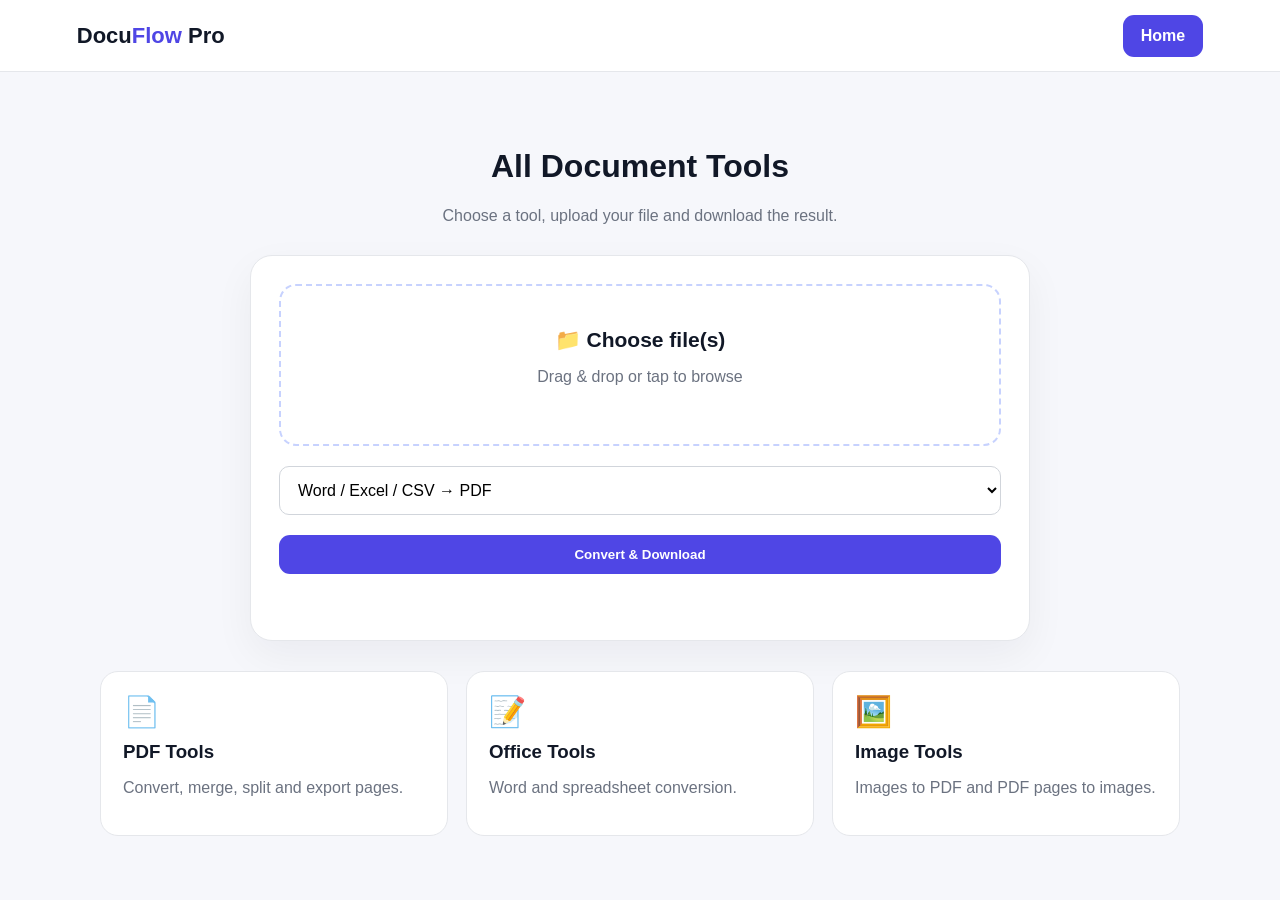
==== static/tools.html @ c4da7a2d "Add DocuFlow tools page" ====
<!doctype html><html><head><meta name="viewport" content="width=device-width,initial-scale=1"><title>All Tools · DocuFlow Pro</title><link rel="stylesheet" href="/static/style.css"></head><body>
<nav class="nav"><a class="logo" href="/">Docu<span>Flow</span> Pro</a><a class="btn" href="/">Home</a></nav>
<div class="container"><div class="section-title"><h1>All Document Tools</h1><p class="muted">Choose a tool, upload your file and download the result.</p></div>
<div class="workspace">
<label class="upload"><input id="file" type="file" multiple accept=".pdf,.docx,.xlsx,.xls,.csv,.jpg,.jpeg,.png"><div class="drop-title" id="name">📁 Choose file(s)</div><p class="muted">Drag & drop or tap to browse</p></label>
<div class="select"><select id="target">
<option value="pdf">Word / Excel / CSV → PDF</option><option value="docx">PDF → Word</option><option value="xlsx">PDF → Excel</option><option value="xlsx">CSV → Excel</option><option value="csv">Excel → CSV</option><option value="merge_pdf">Merge PDFs</option><option value="split_pdf">Split PDF</option><option value="image_pdf">Images → PDF</option><option value="jpg">PDF → Images (ZIP)</option>
</select></div><button class="btn" id="go" style="width:100%">Convert & Download</button><div class="status" id="status"></div></div>
<div style="height:30px"></div><div class="tools">
<div class="tool"><div class="icon">📄</div><h3>PDF Tools</h3><p class="muted">Convert, merge, split and export pages.</p></div>
<div class="tool"><div class="icon">📝</div><h3>Office Tools</h3><p class="muted">Word and spreadsheet conversion.</p></div>
<div class="tool"><div class="icon">🖼️</div><h3>Image Tools</h3><p class="muted">Images to PDF and PDF pages to images.</p></div>
</div></div>
<script>
const f=document.getElementById('file'),n=document.getElementById('name'),s=document.getElementById('status');
f.onchange=()=>n.textContent=f.files.length?(f.files.length+' file(s) selected'):'📁 Choose file(s)';
document.getElementById('go').onclick=async()=>{
if(!f.files.length){s.textContent='Please choose a file.';return}
const fd=new FormData();for(const x of f.files)fd.append('files',x);fd.append('target',document.getElementById('target').value);
s.textContent='Processing…';
try{const r=await fetch('/convert',{method:'POST',body:fd});if(!r.ok){let j=await r.json().catch(()=>({}));throw Error(j.detail||'Conversion failed')}
const b=await r.blob(),u=URL.createObjectURL(b),a=document.createElement('a');a.href=u;a.download='docuflow-result';a.click();URL.revokeObjectURL(u);s.textContent='✓ Done. Your file is ready.'}catch(e){s.textContent='✕ '+e.message}};
</script></body></html>
---- static/style.css ----
*{box-sizing:border-box}body{margin:0;font-family:Inter,Arial,sans-serif;background:#f6f7fb;color:#111827}a{text-decoration:none;color:inherit}.nav{height:72px;background:#fff;border-bottom:1px solid #e5e7eb;display:flex;align-items:center;justify-content:space-between;padding:0 6%;position:sticky;top:0;z-index:5}.logo{font-weight:900;font-size:22px}.logo span{color:#4f46e5}.navlinks{display:flex;gap:26px;color:#6b7280}.btn{display:inline-block;background:#4f46e5;color:#fff;border:0;border-radius:11px;padding:12px 18px;font-weight:800;cursor:pointer}.hero{padding:90px 6%;text-align:center;background:linear-gradient(135deg,#eef2ff,#fff)}.hero h1{font-size:54px;line-height:1.03;max-width:900px;margin:12px auto}.hero p{font-size:19px;color:#6b7280;max-width:680px;margin:20px auto 32px}.container{max-width:1120px;margin:auto;padding:55px 20px}.tools{display:grid;grid-template-columns:repeat(3,1fr);gap:18px}.tool{background:#fff;border:1px solid #e5e7eb;border-radius:18px;padding:22px;transition:.2s}.tool:hover{transform:translateY(-3px);box-shadow:0 12px 35px #11182712}.icon{font-size:30px}.tool h3{margin:12px 0 8px}.muted{color:#6b7280}.workspace{max-width:780px;margin:auto;background:#fff;border:1px solid #e5e7eb;border-radius:22px;padding:28px;box-shadow:0 15px 40px #1118270d}.upload{display:block;border:2px dashed #c7d2fe;border-radius:17px;padding:42px;text-align:center;cursor:pointer}.upload input{display:none}.drop-title{font-size:21px;font-weight:900}.select{margin:20px 0}.select select{width:100%;padding:14px;border:1px solid #d1d5db;border-radius:10px;background:#fff;font-size:16px}.status{text-align:center;margin-top:16px;min-height:22px}.footer{margin-top:50px;padding:40px 6%;background:#111827;color:#d1d5db}.section-title{text-align:center;margin-bottom:30px}@media(max-width:800px){.tools{grid-template-columns:1fr 1fr}.navlinks{display:none}.hero h1{font-size:39px}}@media(max-width:520px){.tools{grid-template-columns:1fr}}
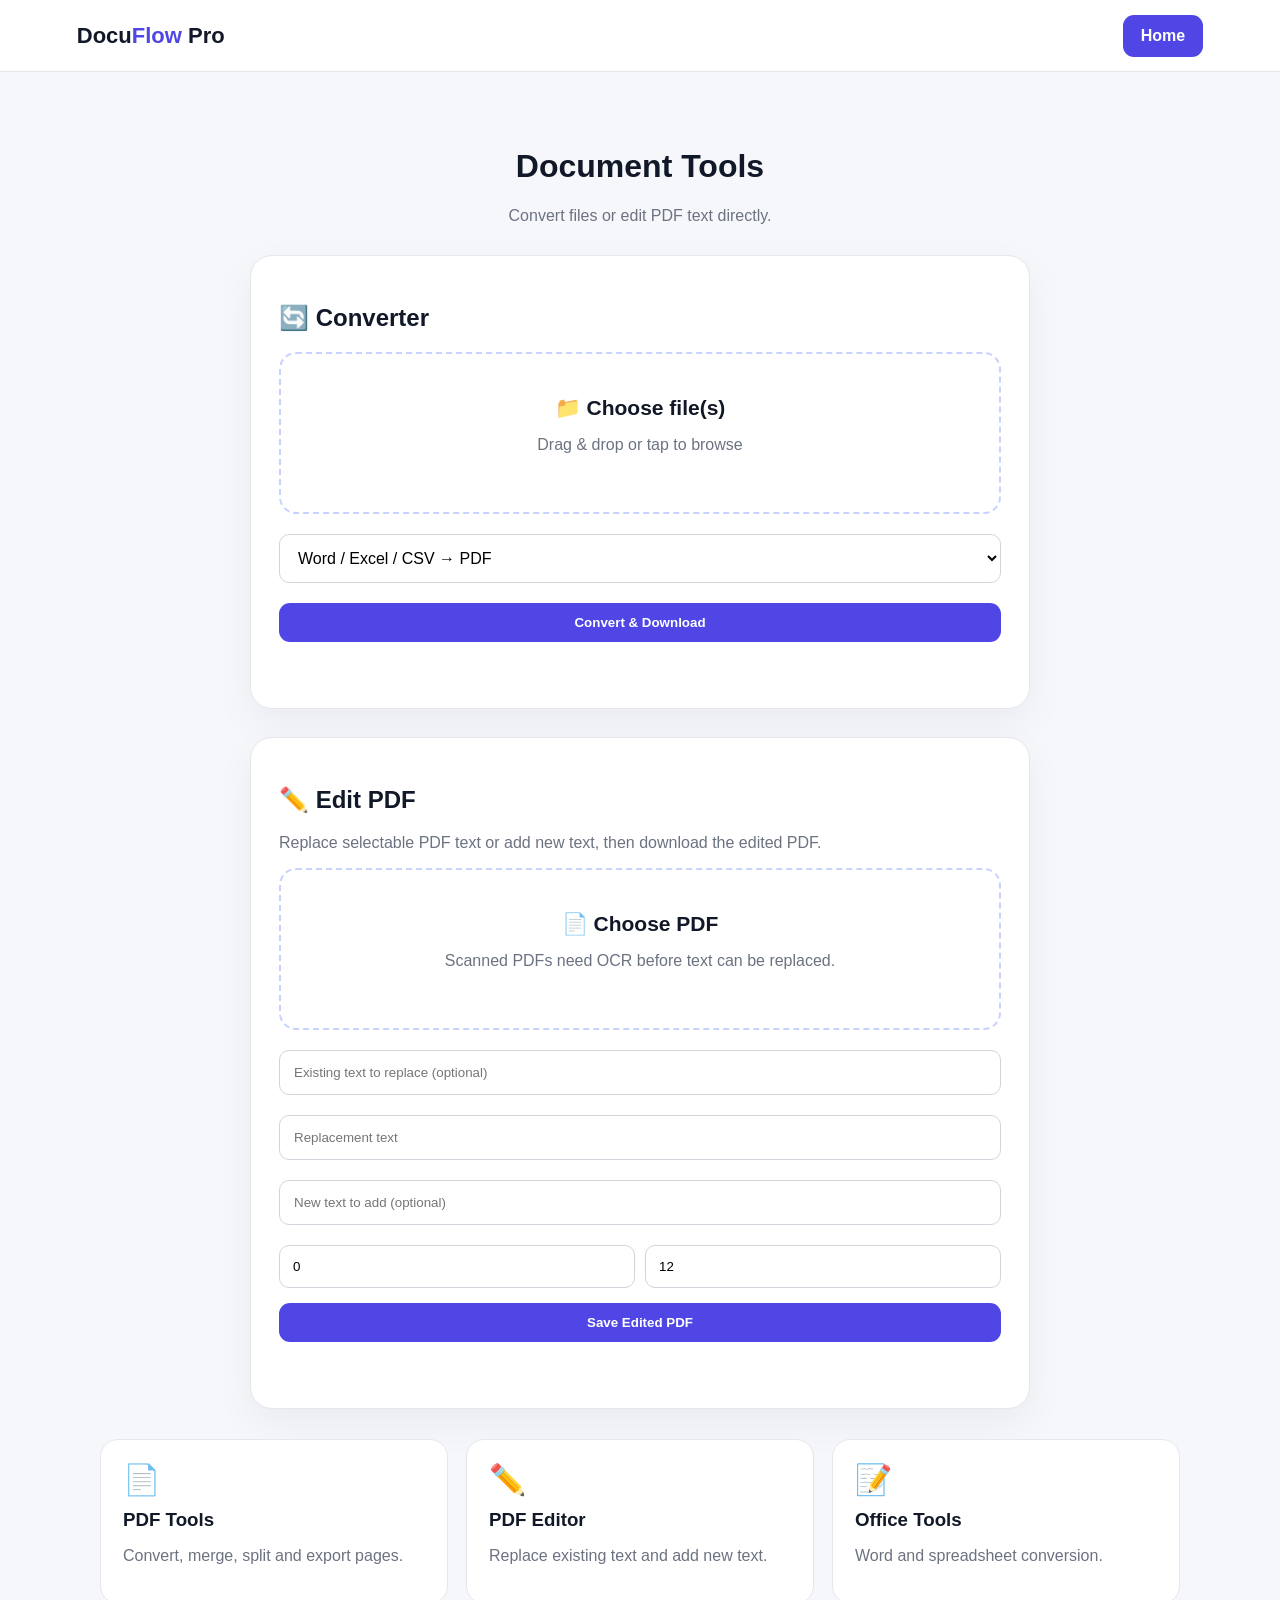
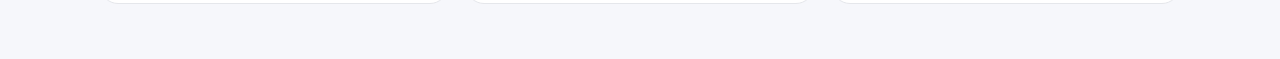
==== commit bb1a49d3: "Add working PDF editor UI" ====
--- a/static/tools.html
+++ b/static/tools.html
@@ -1,23 +1,3 @@
-<!doctype html><html><head><meta name="viewport" content="width=device-width,initial-scale=1"><title>All Tools · DocuFlow Pro</title><link rel="stylesheet" href="/static/style.css"></head><body>
-<nav class="nav"><a class="logo" href="/">Docu<span>Flow</span> Pro</a><a class="btn" href="/">Home</a></nav>
-<div class="container"><div class="section-title"><h1>All Document Tools</h1><p class="muted">Choose a tool, upload your file and download the result.</p></div>
-<div class="workspace">
-<label class="upload"><input id="file" type="file" multiple accept=".pdf,.docx,.xlsx,.xls,.csv,.jpg,.jpeg,.png"><div class="drop-title" id="name">📁 Choose file(s)</div><p class="muted">Drag & drop or tap to browse</p></label>
-<div class="select"><select id="target">
-<option value="pdf">Word / Excel / CSV → PDF</option><option value="docx">PDF → Word</option><option value="xlsx">PDF → Excel</option><option value="xlsx">CSV → Excel</option><option value="csv">Excel → CSV</option><option value="merge_pdf">Merge PDFs</option><option value="split_pdf">Split PDF</option><option value="image_pdf">Images → PDF</option><option value="jpg">PDF → Images (ZIP)</option>
-</select></div><button class="btn" id="go" style="width:100%">Convert & Download</button><div class="status" id="status"></div></div>
-<div style="height:30px"></div><div class="tools">
-<div class="tool"><div class="icon">📄</div><h3>PDF Tools</h3><p class="muted">Convert, merge, split and export pages.</p></div>
-<div class="tool"><div class="icon">📝</div><h3>Office Tools</h3><p class="muted">Word and spreadsheet conversion.</p></div>
-<div class="tool"><div class="icon">🖼️</div><h3>Image Tools</h3><p class="muted">Images to PDF and PDF pages to images.</p></div>
-</div></div>
-<script>
-const f=document.getElementById('file'),n=document.getElementById('name'),s=document.getElementById('status');
-f.onchange=()=>n.textContent=f.files.length?(f.files.length+' file(s) selected'):'📁 Choose file(s)';
-document.getElementById('go').onclick=async()=>{
-if(!f.files.length){s.textContent='Please choose a file.';return}
-const fd=new FormData();for(const x of f.files)fd.append('files',x);fd.append('target',document.getElementById('target').value);
-s.textContent='Processing…';
-try{const r=await fetch('/convert',{method:'POST',body:fd});if(!r.ok){let j=await r.json().catch(()=>({}));throw Error(j.detail||'Conversion failed')}
-const b=await r.blob(),u=URL.createObjectURL(b),a=document.createElement('a');a.href=u;a.download='docuflow-result';a.click();URL.revokeObjectURL(u);s.textContent='✓ Done. Your file is ready.'}catch(e){s.textContent='✕ '+e.message}};
-</script></body></html>
+<!doctype html><html><head><meta name='viewport' content='width=device-width,initial-scale=1'><title>DocuFlow Pro Tools</title><link rel='stylesheet' href='/static/style.css'></head><body><nav class='nav'><a class='logo' href='/'>Docu<span>Flow</span> Pro</a><a class='btn' href='/'>Home</a></nav><div class='container'><div class='section-title'><h1>Document Tools</h1><p class='muted'>Convert files or edit PDF text directly.</p></div><div class='workspace'><h2>🔄 Converter</h2><label class='upload'><input id='file' type='file' multiple accept='.pdf,.docx,.xlsx,.xls,.csv,.jpg,.jpeg,.png'><div class='drop-title' id='name'>📁 Choose file(s)</div><p class='muted'>Drag & drop or tap to browse</p></label><div class='select'><select id='target'><option value='pdf'>Word / Excel / CSV → PDF</option><option value='docx'>PDF → Word</option><option value='xlsx'>PDF → Excel</option><option value='csv'>Excel → CSV</option><option value='merge_pdf'>Merge PDFs</option><option value='split_pdf'>Split PDF</option><option value='image_pdf'>Images → PDF</option><option value='jpg'>PDF → Images (ZIP)</option></select></div><button class='btn' id='go' style='width:100%'>Convert & Download</button><div class='status' id='status'></div></div><div style='height:28px'></div><div class='workspace'><h2>✏️ Edit PDF</h2><p class='muted'>Replace selectable PDF text or add new text, then download the edited PDF.</p><label class='upload'><input id='pdf' type='file' accept='.pdf'><div class='drop-title' id='pdfname'>📄 Choose PDF</div><p class='muted'>Scanned PDFs need OCR before text can be replaced.</p></label><div class='select'><input id='find' placeholder='Existing text to replace (optional)' style='width:100%;padding:14px;border:1px solid #d1d5db;border-radius:10px'></div><div class='select'><input id='replace' placeholder='Replacement text' style='width:100%;padding:14px;border:1px solid #d1d5db;border-radius:10px'></div><div class='select'><input id='add' placeholder='New text to add (optional)' style='width:100%;padding:14px;border:1px solid #d1d5db;border-radius:10px'></div><div style='display:grid;grid-template-columns:1fr 1fr;gap:10px'><input id='page' type='number' min='0' value='0' placeholder='Page (0=all)' style='padding:13px;border:1px solid #d1d5db;border-radius:10px'><input id='size' type='number' min='6' max='72' value='12' placeholder='Font size' style='padding:13px;border:1px solid #d1d5db;border-radius:10px'></div><button class='btn' id='edit' style='width:100%;margin-top:15px'>Save Edited PDF</button><div class='status' id='editstatus'></div></div><div style='height:30px'></div><div class='tools'><div class='tool'><div class='icon'>📄</div><h3>PDF Tools</h3><p class='muted'>Convert, merge, split and export pages.</p></div><div class='tool'><div class='icon'>✏️</div><h3>PDF Editor</h3><p class='muted'>Replace existing text and add new text.</p></div><div class='tool'><div class='icon'>📝</div><h3>Office Tools</h3><p class='muted'>Word and spreadsheet conversion.</p></div></div></div><script>
+const f=document.getElementById('file'),n=document.getElementById('name'),s=document.getElementById('status'),go=document.getElementById('go'),target=document.getElementById('target');f.onchange=()=>n.textContent=f.files.length?(f.files.length+' file(s) selected'):'📁 Choose file(s)';function outputName(){const t=target.value;if(t==='docx')return'converted.docx';if(t==='xlsx')return'converted.xlsx';if(t==='csv')return'converted.csv';if(t==='merge_pdf')return'merged.pdf';if(t==='split_pdf')return'split_pages.zip';if(t==='image_pdf')return'images.pdf';if(t==='jpg')return'pdf_images.zip';return'converted.pdf'}go.onclick=async()=>{if(!f.files.length){s.textContent='Please choose a file.';return}const fd=new FormData();for(const x of f.files)fd.append('files',x);fd.append('target',target.value);go.disabled=true;go.textContent='Processing…';s.textContent='Uploading and converting…';try{const r=await fetch('/convert',{method:'POST',body:fd});const type=r.headers.get('content-type')||'';if(!r.ok){let msg='Conversion failed.';if(type.includes('json')){const j=await r.json();msg=j.detail||msg}else msg=(await r.text()).slice(0,300);throw Error(msg)}const b=await r.blob(),u=URL.createObjectURL(b),a=document.createElement('a');a.href=u;a.download=outputName();document.body.appendChild(a);a.click();a.remove();setTimeout(()=>URL.revokeObjectURL(u),1500);s.textContent='✓ Downloaded '+outputName()}catch(e){s.textContent='✕ '+e.message}finally{go.disabled=false;go.textContent='Convert & Download'}};const pdf=document.getElementById('pdf'),pn=document.getElementById('pdfname'),es=document.getElementById('editstatus');pdf.onchange=()=>pn.textContent=pdf.files[0]?.name||'📄 Choose PDF';document.getElementById('edit').onclick=async()=>{if(!pdf.files.length){es.textContent='Please choose a PDF.';return}const fd=new FormData();fd.append('file',pdf.files[0]);fd.append('find_text',document.getElementById('find').value);fd.append('replace_text',document.getElementById('replace').value);fd.append('add_text',document.getElementById('add').value);fd.append('page',document.getElementById('page').value||0);fd.append('font_size',document.getElementById('size').value||12);fd.append('x',50);fd.append('y',80);es.textContent='Editing…';try{const r=await fetch('/edit-pdf',{method:'POST',body:fd});const type=r.headers.get('content-type')||'';if(!r.ok){let msg='PDF edit failed.';if(type.includes('json')){const j=await r.json();msg=j.detail||msg}else msg=(await r.text()).slice(0,300);throw Error(msg)}const b=await r.blob(),u=URL.createObjectURL(b),a=document.createElement('a');a.href=u;a.download='edited.pdf';document.body.appendChild(a);a.click();a.remove();setTimeout(()=>URL.revokeObjectURL(u),1500);es.textContent='✓ Edited PDF downloaded.'}catch(e){es.textContent='✕ '+e.message}};
+</script></body></html>
